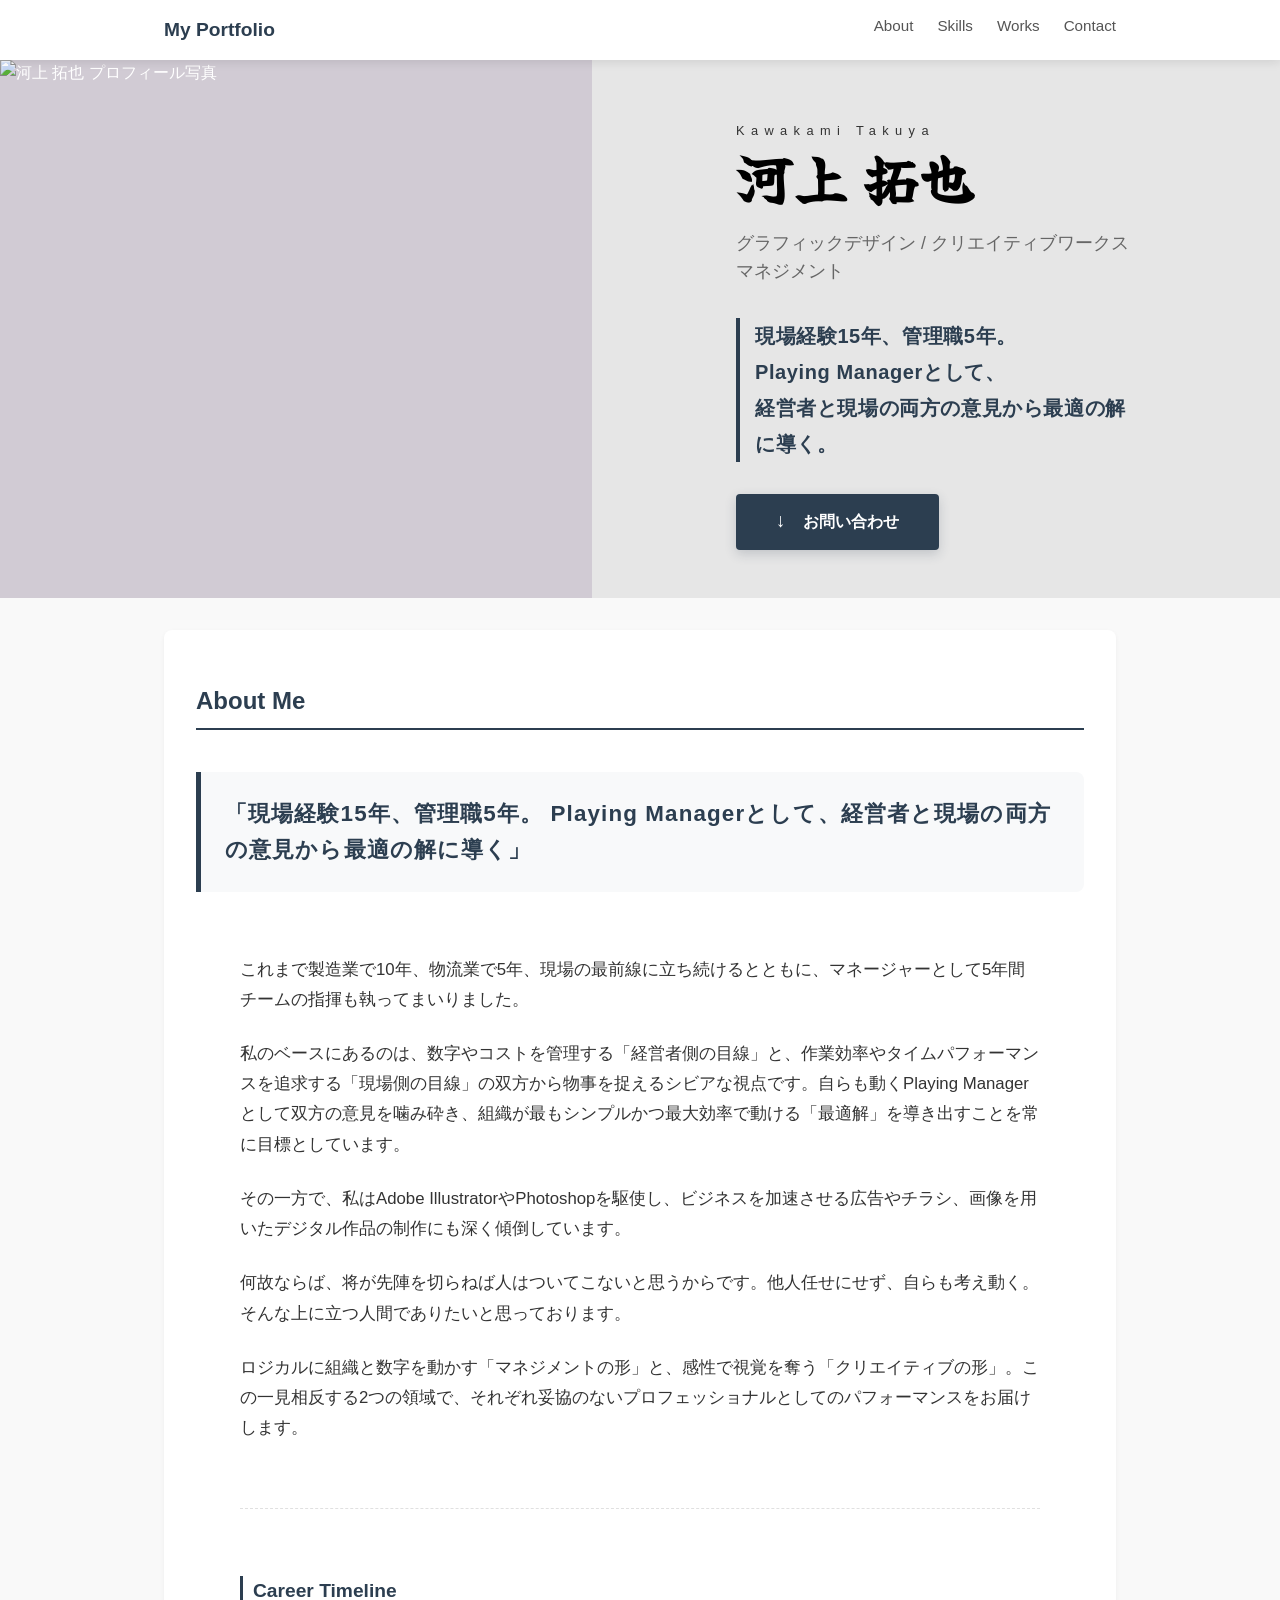
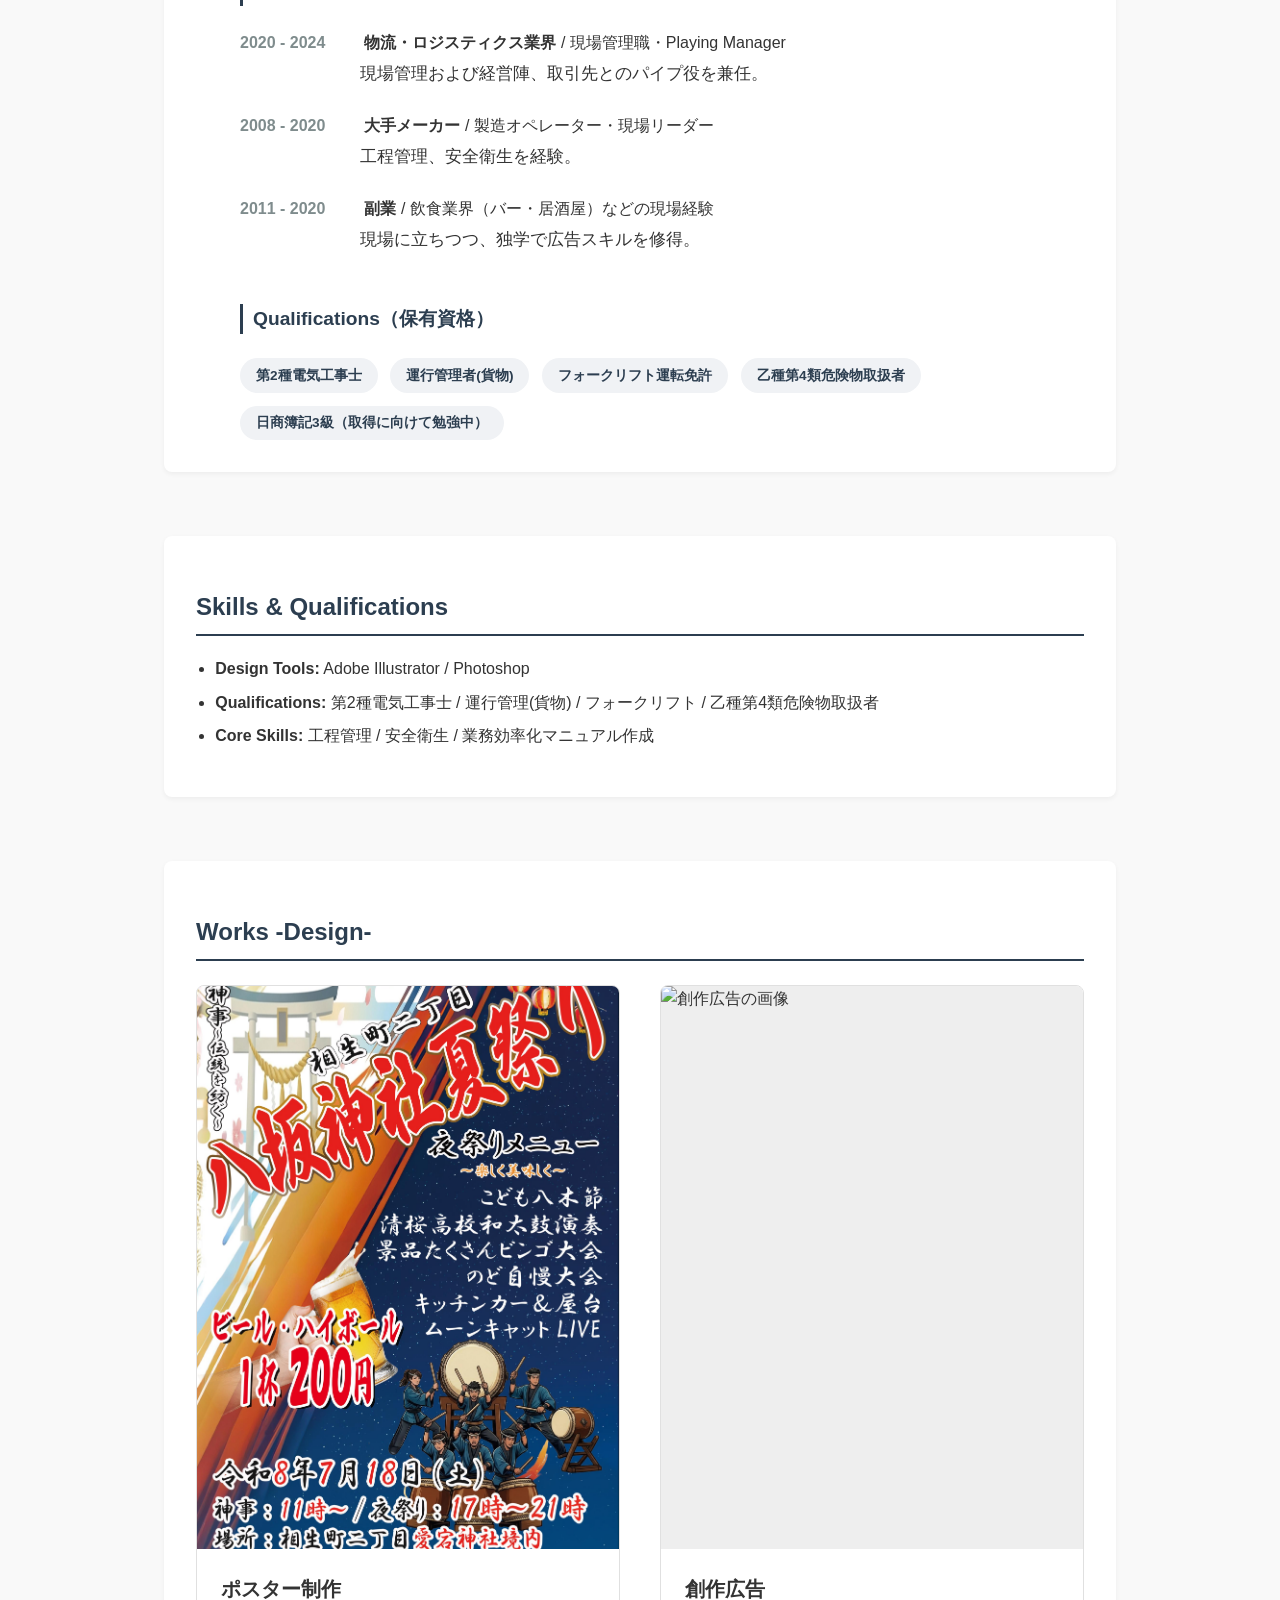
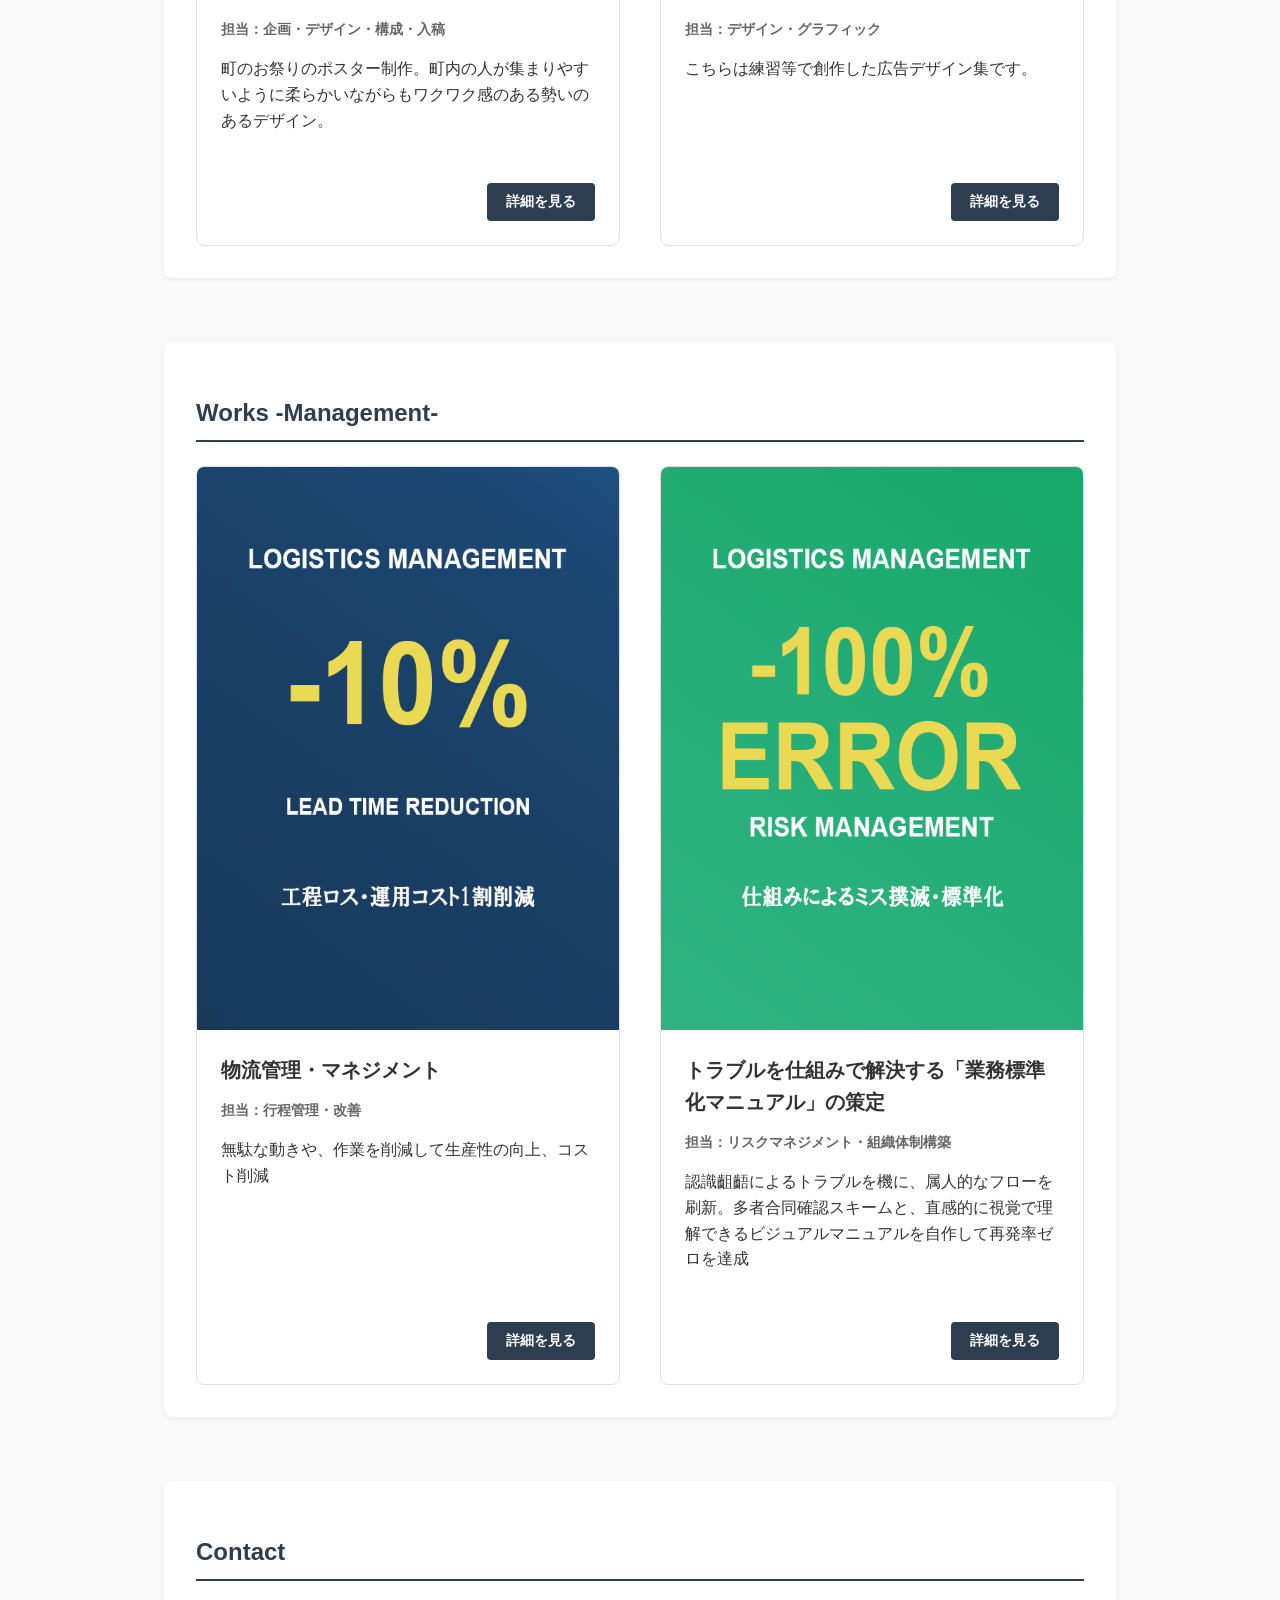
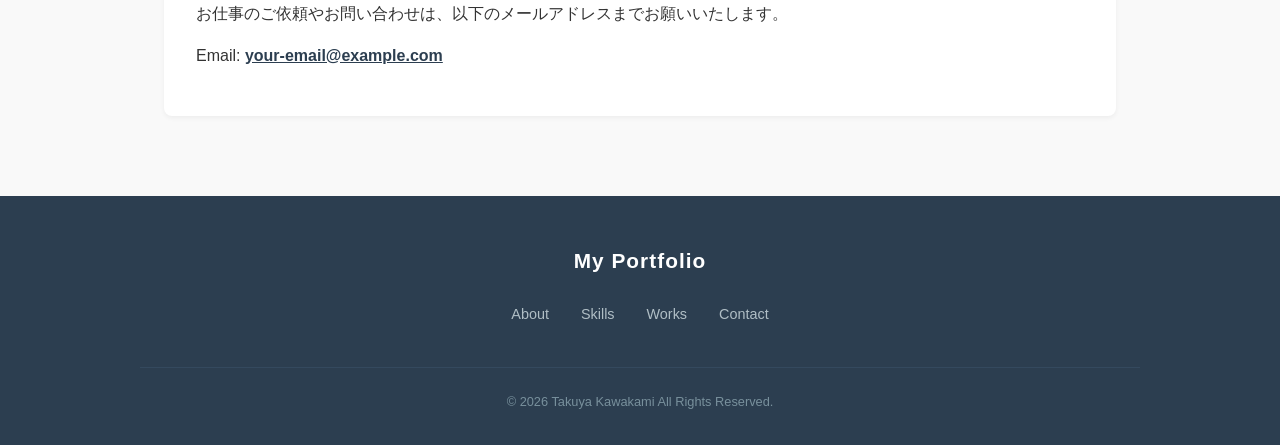
==== index.html @ 0b4aa1a4 "Add files via upload" ====
<!DOCTYPE html>
<html lang="ja">
<head>
    <meta charset="UTF-8">
    <meta name="viewport" content="width=device-width, initial-scale=1.0">
    <title>Kawakami Takuyaポートフォリオ</title>

    <link rel="preconnect" href="https://fonts.googleapis.com">
    <link rel="preconnect" href="https://fonts.gstatic.com" crossorigin>
    <link href="https://fonts.googleapis.com/css2?family=Yuji+Mai&display=swap" rel="stylesheet">
    <link rel="stylesheet" href="style.css">
</head>
<body>

    <nav class="navbar">
        <div class="nav-container">
            <div class="nav-logo"><a href="#">My Portfolio</a></div>
            <ul class="nav-links">
                <li><a href="#about">About</a></li>
                <li><a href="#skills">Skills</a></li>
                <li><a href="#works-design">Works</a></li>
                <li><a href="#contact">Contact</a></li>
            </ul>
        </div>
    </nav>

    <header class="profile-hero">
        <div class="hero-image">
            <img src="IMG_6570.JPG" alt="河上 拓也 プロフィール写真">
        </div>

        <div class="hero-text">
            <div class="text-inner">
                <p class="ruby">Kawakami Takuya</p>
                <h1 class="name">河上 拓也</h1> 
                <p class="sub-text">
                    グラフィックデザイン / クリエイティブワークス <br>
                    マネジメント
                </p>           
                
                <p class="hero-catch">
                    現場経験15年、管理職5年。<br>
                    Playing Managerとして、<br>
                    経営者と現場の両方の意見から最適の解に導く。
                </p>
                
                <a href="#contact" class="btn-contact">
                    <span class="arrow">↓</span> お問い合わせ
                </a>
            </div>
        </div>
    </header>

    <div class="container">
        
        <section id="about">
            <h2>About Me</h2>
            <div class="about-lead">
                <p class="catchphrase">
                    「現場経験15年、管理職5年。<br class="sp-only">
                    Playing Managerとして、経営者と現場の両方の意見から最適の解に導く」
                </p>
            </div>

            <div class="about-story">
                <p>
                    これまで製造業で10年、物流業で5年、現場の最前線に立ち続けるとともに、マネージャーとして5年間チームの指揮も執ってまいりました。
                </p>
                <p>
                    私のベースにあるのは、数字やコストを管理する「経営者側の目線」と、作業効率やタイムパフォーマンスを追求する「現場側の目線」の双方から物事を捉えるシビアな視点です。自らも動くPlaying Managerとして双方の意見を噛み砕き、組織が最もシンプルかつ最大効率で動ける「最適解」を導き出すことを常に目標としています。
                </p>
                <p>
                    その一方で、私はAdobe IllustratorやPhotoshopを駆使し、ビジネスを加速させる広告やチラシ、画像を用いたデジタル作品の制作にも深く傾倒しています。
                </p>
                <p>
                    何故ならば、将が先陣を切らねば人はついてこないと思うからです。他人任せにせず、自らも考え動く。そんな上に立つ人間でありたいと思っております。
                </p>
                <p>
                    ロジカルに組織と数字を動かす「マネジメントの形」と、感性で視覚を奪う「クリエイティブの形」。この一見相反する2つの領域で、それぞれ妥協のないプロフェッショナルとしてのパフォーマンスをお届けします。
                </p>

                <div class="career-summary">
                    <h3>Career Timeline</h3>
                    <ul class="timeline">
                        <li>
                            <span class="year">2020 - 2024</span>
                            <span class="content"><strong>物流・ロジスティクス業界</strong> / 現場管理職・Playing Manager</span>
                            <p class="timeline-detail">現場管理および経営陣、取引先とのパイプ役を兼任。</p>
                        </li>
                        <li>
                            <span class="year">2008 - 2020</span>
                            <span class="content"><strong>大手メーカー</strong> / 製造オペレーター・現場リーダー</span>
                            <p class="timeline-detail">工程管理、安全衛生を経験。</p>
                        </li>
                        <li>
                            <span class="year">2011 - 2020</span>
                            <span class="content"><strong>副業</strong> / 飲食業界（バー・居酒屋）などの現場経験</span>
                            <p class="timeline-detail">現場に立ちつつ、独学で広告スキルを修得。</p>
                        </li>
                    </ul>

                    <h3>Qualifications（保有資格）</h3>
                    <div class="qualifications">
                        <span>第2種電気工事士</span>
                        <span>運行管理者(貨物)</span>
                        <span>フォークリフト運転免許</span>
                        <span>乙種第4類危険物取扱者</span>
                        <span>日商簿記3級（取得に向けて勉強中）</span>
                    </div>
                </div>
            </div>
        </section>

        <section id="skills">
            <h2>Skills & Qualifications</h2>
            <ul>
                <li><strong>Design Tools:</strong> Adobe Illustrator / Photoshop</li>
                <li><strong>Qualifications:</strong> 第2種電気工事士 / 運行管理(貨物) / フォークリフト / 乙種第4類危険物取扱者</li>
                <li><strong>Core Skills:</strong> 工程管理 / 安全衛生 / 業務効率化マニュアル作成</li>
            </ul>
        </section>

        <section id="works-design">
            <h2>Works -Design-</h2>
            <div class="grid">
                
                <div class="card">
                    <div class="card-img">
                        <img src="work1.jpg" alt="ポスター制作の実績画像">
                    </div>
                    <div class="card-content">
                        <h3>ポスター制作</h3>
                        <p class="card-role">担当：企画・デザイン・構成・入稿</p>
                        <p>町のお祭りのポスター制作。町内の人が集まりやすいように柔らかいながらもワクワク感のある勢いのあるデザイン。</p>
                        <a href="work1.html" class="btn-detail">詳細を見る</a>
                    </div>
                </div>

                <div class="card">
                    <div class="card-img">
                        <img src="matome.png" alt="創作広告の画像">
                    </div>
                    <div class="card-content">
                        <h3>創作広告</h3>
                        <p class="card-role">担当：デザイン・グラフィック</p>
                        <p>こちらは練習等で創作した広告デザイン集です。</p>
                        <a href="work2.html" class="btn-detail">詳細を見る</a>
                    </div>
                </div>

            </div>
        </section>

        <section id="works-management">
            <h2>Works -Management-</h2>
            <div class="grid">
                
                <div class="card">
                    <div class="card-img">
                        <img src="management1.png" alt="マネジメントの画像">
                    </div>
                    <div class="card-content">
                        <h3>物流管理・マネジメント</h3>
                        <p class="card-role">担当：行程管理・改善</p>
                        <p>無駄な動きや、作業を削減して生産性の向上、コスト削減</p>
                        <a href="work3.html" class="btn-detail">詳細を見る</a>
                    </div>
                </div>

                <div class="card">
                    <div class="card-img">
                        <img src="management2.png" alt="マネジメント2の画像">
                    </div>
                    <div class="card-content">
                        <h3>トラブルを仕組みで解決する「業務標準化マニュアル」の策定</h3>
                        <p class="card-role">担当：リスクマネジメント・組織体制構築</p>
                        <p>認識齟齬によるトラブルを機に、属人的なフローを刷新。多者合同確認スキームと、直感的に視覚で理解できるビジュアルマニュアルを自作して再発率ゼロを達成</p>
                        <a href="work4.html" class="btn-detail">詳細を見る</a>
                    </div>
                </div>
                
            </div>
        </section>

        <section id="contact">
            <h2>Contact</h2>
            <p>お仕事のご依頼やお問い合わせは、以下のメールアドレスまでお願いいたします。</p>
            <p>Email: <a href="mailto:your-email@example.com" class="email-link">your-email@example.com</a></p>
        </section>

    </div><footer>
        <div class="footer-container">
            <p class="footer-logo">My Portfolio</p>
            
            <ul class="footer-links">
                <li><a href="#about">About</a></li>
                <li><a href="#skills">Skills</a></li>
                <li><a href="#works-design">Works</a></li>
                <li><a href="#contact">Contact</a></li>
            </ul>
            
            <p class="copyright">&copy; 2026 Takuya Kawakami All Rights Reserved.</p>
        </div>
    </footer>

</body>
</html>
---- style.css ----
@charset "UTF-8";

/* 全体の基本設定 */
body {
    font-family: 'Helvetica Neue', Arial, sans-serif;
    line-height: 1.6;
    color: #333;
    margin: 0;
    padding: 0;
    background-color: #f9f9f9;
}
/* 👇 全要素のサイズ計算を直感的にする（パディングや線の太さを幅に含める） */
*, *::before, *::after {
    box-sizing: border-box;
}

/* 👇 画像の下に生まれる謎の隙間（数ピクセル）を完全に消す */
img {
    max-width: 100%;
    display: block;
}

/* 👇 リンクの下線を一括で消す（毎回 text-decoration: none を書く手間を省く） */
a {
    text-decoration: none;
    color: inherit; /* 親の文字色を引き継ぐ */
}

/* ==========================================
   NAV（ナビゲーションバー）のスタイル
   ========================================== */
.navbar {
    position: sticky;      /* 画面上部に張り付く設定 */
    top: 0;
    left: 0;
    width: 100%;
    background-color: #ffffff;
    box-shadow: 0 2px 10px rgba(0, 0, 0, 0.1);
    z-index: 1000;         /* 他の要素より手前に表示 */
}

.nav-container {
    max-width: 1000px;
    margin: 0 auto;
    padding: 0 1.5rem;
    height: 60px;
    display: flex;
    justify-content: space-between; /* ロゴを左、メニューを右に割振 */
    align-items: center;
}

.nav-logo a {
    font-weight: bold;
    font-size: 1.2rem;
    color: #2c3e50;
    text-decoration: none;
}

.nav-links {
    list-style: none;
    display: flex;         /* メメニューを横並びにする */
    gap: 1.5rem;           /* メニュー間の余白 */
    margin: 0;
    padding: 0;
}

.nav-links a {
    text-decoration: none;
    color: #555555;
    font-size: 0.95rem;
    font-weight: 500;
    transition: color 0.3s ease; /* ホバー時の色の変化を滑らかに */
}

/* マウスを乗せた（ホバー）時の色 */
.nav-links a:hover {
    color: #2c3e50;
}

/* スムーズスクロールの設定 */
html {
    scroll-behavior: smooth; /* リンクをクリックした時に滑らかにスクロールする */
    scroll-padding-top: 80px; /* 固定ナビの高さ分、スクロール位置を下にずらすバグ回避 */
}

/* ヘッダー（一番上の帯） */
header {
    background: #0f375f; 
    color: #ffffff;
    text-align: center;
}

header h1 {
    margin: 0;
    font-size: 2.5rem;
}

/* ==========================================
   メインビジュアル（2列表示レイアウト）
   ========================================== */
.profile-hero {
    display: flex;
    flex-wrap: wrap; /* スマホ表示で行を折り返せるようにする */
    background-color: #e6e6e6; /* 画像のような薄いグレーの背景 */
    padding: 0; /* 隙間をなくすためにパディングをリセット */
    text-align: left; /* 左詰めに変更 */
    min-height: 500px; /* 全体の最低限の高さ */
}

/* 左側：写真のボックス（幅50%） */
.hero-image {
    flex: 1;
    min-width: 300px; /* スマホで潰れないように最低幅を設定 */
    background-color: #d1cbd4; /* 画像の背景に近いニュアンスカラー */
    overflow: hidden;
    display: flex;
    align-items: flex-end; /* 画像を下揃えに */
    justify-content: center;
}

.hero-image img {
    width: 100%;
    height: 100%;
    object-fit: cover; /* ボックスのサイズに合わせて画像を綺麗に収める */
    display: block;
}

/* 右側：テキストのボックス（幅50%） */
.hero-text {
    flex: 1;
    min-width: 300px;
    background-color: #e6e6e6; /* 薄いグレー */
    display: flex;
    align-items: center; /* 中の文字を上下中央に配置 */
    justify-content: center; /* 中の文字を左右中央に配置 */
    padding: 3rem;
}

/* 🔥 メインキャッチコピーの文字デザイン */
.hero-catch {
    font-size: 1.25rem;
    font-weight: bold;
    line-height: 1.8;
    color: #2c3e50; /* 知的な印象を与えるダークネイビー */
    text-align: left;
    border-left: 4px solid #2c3e50; /* 左側にシャープなアクセント線 */
    padding-left: 15px;
    letter-spacing: 0.03em;
    margin: 0 auto 2rem auto;
}

/* テキストの配置を整えるインナー枠 */
.text-inner {
    max-width: 400px;
    width: 100%;
}

/* ふりがな（ルビ） */
.ruby {
    font-size: 0.8rem;
    letter-spacing: 0.5em;
    margin-bottom: 0.2rem;
    color: #333;
}

/* メメインの名前 */
.name {
    font-family: 'Yuji Mai', 'Hiragino Mincho ProN', 'MS Mincho', serif;
    font-size: 3.5rem; /* 大きめの太文字 */
    font-weight: bold;
    line-height: 1.2;
    margin: 0 0 1rem 0;
    color: #000000;
}

/* 肩書・所属などのサブテキスト */
.sub-text {
    font-size: 1.1rem;
    color: #666666;
    line-height: 1.6;
    margin-bottom: 2rem;
}

/* お問い合わせボタン */
.btn-contact {
    display: inline-block;
    background-color: #2c3e50;
    color: #ffffff;
    padding: 0.8rem 2.5rem;
    text-decoration: none;
    font-weight: bold;
    border-radius: 4px;
    transition: all 0.3s ease;
    box-shadow: 0 4px 12px rgba(44, 62, 80, 0.2);
}

.btn-contact:hover {
    background-color: #305476;
    transform: translateY(-2px);
    box-shadow: 0 6px 20px rgba(44, 62, 80, 0.3);
}

/* ボタン内の矢印 */
.btn-contact .arrow {
    margin-right: 0.8rem;
    font-size: 1.2rem;
}

/* コンテンツを中央に寄せる枠 */
.container {
    max-width: 1000px;
    margin: 2rem auto;
    padding: 0 1.5rem;
}

/* 各セクションの間隔 */
section {
    margin-bottom: 4rem;
    background: #ffffff;
    padding: 2rem;
    border-radius: 8px;
    box-shadow: 0 2px 5px rgba(0,0,0,0.05);
}

/* 見出しの線 */
h2 {
    border-bottom: 2px solid #2c3e50;
    padding-bottom: 0.5rem;
    color: #2c3e50;
}

/* --- Aboutセクションの特別スタイリング --- */
.about-lead {
    text-align: center;      /* キャッチコピーを中央揃えにして目立たせる */
    margin-bottom: 2.5rem;
}

.catchphrase {
    font-size: 1.4rem;       /* 文字を少し大きめに */
    font-weight: bold;
    color: #2c3e50;          /* テーマカラーのネイビー */
    line-height: 1.6;
    letter-spacing: 0.05em;
    padding: 1.5rem;
    background: #f8f9fa;     /* キャッチコピーの背景に薄いグレーを敷く */
    border-left: 5px solid #2c3e50; /* 左側にアクセントの太線を入れる */
    display: inline-block;   /* 幅を文字に合わせる */
    text-align: left;        /* 中身の文字は左揃え */
    border-radius: 0 8px 8px 0;
}

.about-story {
    max-width: 800px;
    margin: 0 auto;          /* 文章を中央に寄せて読みやすく */
}

.about-story p {
    font-size: 1.05rem;
    line-height: 1.8;        /* 長文は少し行間を広げると劇的に読みやすくなります */
    color: #333333;
    margin-bottom: 1.5rem;
}

/* スマホ表示用の微調整（画面が狭いときはキャッチコピーの改行を有効に） */
@media (max-width: 768px) {
    .catchphrase {
        font-size: 1.15rem;
        padding: 1rem;
    }
    .sp-only {
        display: block;
    }
}
@media (min-width: 769px) {
    .sp-only {
        display: none;
    }
}

/* スキルリストの調整 */
ul {
    padding-left: 1.2rem;
}

li {
    margin-bottom: 0.5rem;
}

/* ==========================================
   実績（Works）の2段組レイアウト設定
   ========================================== */
.grid {
    display: grid;
    grid-template-columns: repeat(auto-fit, minmax(240px, 1fr));
    gap: 2.5rem; /* 縦長画像を際立たせるため、少し隙間を広げて余裕を持たせました */
    margin-top: 1.5rem;
}

/* 実績カードのデザイン */
.card {
    border: 1px solid #e0e0e0;
    border-radius: 8px;
    background: #ffffff;
    overflow: hidden; /* 画像の角丸をカードの角丸に合わせる */
    position: relative; /* リンクボタンおよび擬似要素の基準となる設定 */
    padding-bottom: 4.5rem; /* 下部ボタンがテキストに被らないように余白を固定 */
    transition: transform 0.3s ease, box-shadow 0.3s ease;
}

/* カードにマウスを乗せた時に少し浮き上がらせる */
.card:hover {
    transform: translateY(-5px);
    box-shadow: 0 12px 25px rgba(0, 0, 0, 0.12);
}

/* ★超重要：追加された縦長画像の表示エリア */
.card-img {
    width: 100%;
    aspect-ratio: 3 / 4; /* チラシやポスターが完璧に収まる「横3 : 縦4」の黄金比に固定 */
    overflow: hidden;
    background-color: #eee; /* 画像がない時の仮のグレー背景 */
}

.card-img img {
    width: 100%;
    height: 100%;
    object-fit: cover; /* 画像の縦横比を一切崩さずに枠内にトリミング充填 */
    transition: transform 0.4s ease;
}

/* カードをホバーした時に画像も少しスムーズにズームアップさせる演出 */
.card:hover .card-img img {
    transform: scale(1.04);
}

/* カード内のテキスト余白調整 */
.card-content {
    padding: 1.5rem;
}

.card h3 {
    margin: 0 0 0.5rem 0;
    color: #333;
    font-size: 1.25rem;
}

.card-role {
    font-size: 0.85rem;
    color: #666;
    margin-bottom: 1rem;
    font-weight: bold;
}

/* リンクボタンのスタイル ＆ ★カード全体への拡張★ */
.btn-detail {
    position: absolute;   /* カード内での絶対配置 */
    bottom: 1.5rem;       /* 下から1.5remの位置に固定 */
    right: 1.5rem;        /* 右から1.5remの位置に固定 */
    display: inline-block;
    padding: 0.5rem 1.2rem;
    background-color: #2c3e50; /* ナビバーと同じネイビー */
    color: #ffffff;
    text-decoration: none;
    font-size: 0.85rem;
    font-weight: bold;
    border-radius: 4px;
    transition: background-color 0.3s ease;
    z-index: 2; /* 擬似要素よりも前面に出してホバーを有効化 */
}

/* ボタンにマウスを乗せたとき */
.btn-detail:hover {
    background-color: #34495e; /* 少し明るいネイビーに変化 */
}

/* 【重要】このCSSがリンクをカード全体に広げる魔法です */
.btn-detail::after {
    content: "";
    position: absolute;
    top: 0;
    right: 0;
    bottom: 0;
    left: 0;
    /* ボタンの位置からカード全体まで透明な膜を逆算して広げる計算 */
    margin-top: calc(-1 * (100% + 5rem)); 
    margin-right: -1.5rem;
    margin-bottom: -1.5rem;
    margin-left: calc(-1 * (100% + 5rem));
    width: 2000px;
    height: 2000px;
    transform: translate(-50%, -50%);
    top: 50%;
    left: 50%;
    z-index: 1; /* カード全体を透明なリンクの膜で覆う */
}

/* ==========================================
   FOOTER（フッター）のスタイル
   ========================================== */
footer {
    background-color: #2c3e50; 
    color: #ffffff;
    padding: 3rem 1rem 2rem 1rem;
    margin-top: 5rem; /* 上のコンテンツとの間にしっかり余白をとる */
    text-align: center;
}

.footer-container {
    max-width: 1000px;
    margin: 0 auto;
}

.footer-logo {
    font-size: 1.3rem;
    font-weight: bold;
    margin: 0 0 1.5rem 0;
    letter-spacing: 0.05em;
}

/* フッター内のミニメニュー */
.footer-links {
    list-style: none;
    padding: 0;
    margin: 0 0 2rem 0;
    display: flex;
    justify-content: center;
    gap: 2rem; /* メニュー間の広さ */
}

.footer-links a {
    color: #b0bec5; /* 少し不透明度を下げた文字色 */
    text-decoration: none;
    font-size: 0.9rem;
    transition: color 0.3s ease;
}

/* マウスを乗せた時 */
.footer-links a:hover {
    color: #ffffff; /* 白く光るように変更 */
}

/* コピーライト（一番下の小さな文字） */
.copyright {
    font-size: 0.8rem;
    color: #78909c; /* さらに薄いグレー */
    margin: 0;
    border-top: 1px solid #34495e; /* フッター内に薄い区切り線を入れる */
    padding-top: 1.5rem;
}

/* ==========================================
   職務経歴エリア（Career / Qualifications）の調整
   ========================================== */
.career-summary {
    max-width: 800px;
    margin: 4rem auto 0 auto;
    padding-top: 3rem;
    border-top: 1px dashed #e0e0e0; /* About Meとの区切り */
}

.career-summary h3 {
    font-size: 1.2rem;
    color: #2c3e50;
    margin-bottom: 1.5rem;
    border-left: 3px solid #2c3e50;
    padding-left: 10px;
}

/* タイムラインのデザイン */
.timeline {
    list-style: none;
    padding: 0;
    margin-bottom: 3rem;
}

.timeline li {
    margin-bottom: 1.2rem;
    line-height: 1.6;
}

.year {
    display: inline-block;
    width: 120px;
    font-weight: bold;
    color: #7f8c8d;
}

.timeline-detail {
    font-size: 0.9rem;
    color: #666;
    margin: 0.2rem 0 0 120px; /* 年数の幅に合わせてインデント */
}

/* 資格をチップ状に並べてスタイリッシュに */
.qualifications {
    display: flex;
    flex-wrap: wrap;
    gap: 0.8rem;
}

.qualifications span {
    background-color: #f0f2f5;
    color: #2c3e50;
    padding: 0.4rem 1rem;
    border-radius: 20px;
    font-size: 0.85rem;
    font-weight: bold;
}

/* ==========================================
   WORKS DETAIL：実績詳細ページの共通設定
   ========================================== */

/* 詳細ページ全体の余白調整（ナビバーの下に綺麗に収める） */
.work-detail-container {
    margin-top: 5rem;
    max-width: 800px; /* 文章を読みやすく、画像が大きすぎない絶妙な幅 */
    margin-left: auto;
    margin-right: auto;
}

/* 担当領域などのメタ情報 */
.work-meta {
    margin-bottom: 2rem;
    padding-bottom: 1rem;
    border-bottom: 1px solid #e0e0e0;
}
.work-meta p {
    margin: 0.4rem 0;
    font-size: 0.95rem;
}

/* ★超重要：画像を最も美しく見せるステージ枠（共通の土台） */
.work-detail-display {
    width: 100%;
    background-color: #f5f5f5; /* 画像の背景に薄いグレーを敷いて引き締める */
    border-radius: 8px;
    padding: 2rem;             /* 画像の周りに少し余白を持たせてポスター感を演出 */
    display: flex;
    justify-content: center;   /* つねに画像を画面の真ん中に */
    align-items: center;
    box-sizing: border-box;
    margin: 2.5rem 0;
}

/* ★魔法のレスポンシブ画像制御（ワーク1等、単体画像向けの初期値） */
.work-detail-display img {
    max-width: 100%;           /* 横幅は絶対に画面からはみ出さない */
    max-height: 600px;         /* PCの大画面でもスクロールが大変にならない最大高さ */
    height: auto;              /* 横幅に合わせて自動で『本来の比率』を維持（潰れない） */
    width: auto;               /* 縦横比を完全に守る */
    object-fit: contain;       /* 絶対にトリミングせず、全体を100%見せる */
    box-shadow: 0 4px 20px rgba(0,0,0,0.15); /* チラシが浮き出るようなリアルな影 */
}

/* 下部コンテンツの調整 */
.work-detail-body h3 {
    font-size: 1.3rem;
    color: #2c3e50;
    margin-top: 2.5rem;
    margin-bottom: 1rem;
}

.work-detail-body p {
    font-size: 1.05rem;
    line-height: 1.8;
    color: #333333;
    margin-bottom: 1.5rem;
}

/* 詳細ページ用の「戻るボタン」 */
.back-to-top {
    margin-top: 4rem;
    text-align: center;
}

.btn-back {
    display: inline-block;
    padding: 0.7rem 2rem;
    background-color: #ffffff;
    color: #2c3e50;
    border: 2px solid #2c3e50;
    text-decoration: none;
    font-weight: bold;
    border-radius: 4px;
    transition: all 0.3s ease;
}

.btn-back:hover {
    background-color: #2c3e50;
    color: #ffffff;
}

/* ==========================================
   🔥 WORKS DETAIL：独立バナー・実績カード形式レイアウト（ワーク2専用）
   ========================================== */

/* カードを綺麗に並べるグリッド（PC・タブレットでは複数列、スマホは1列） */
.work-card-gallery {
    display: grid;
    grid-template-columns: repeat(auto-fit, minmax(320px, 1fr));
    gap: 2.5rem;
    margin: 3rem 0;
}

/* 1枚の独立した実績カード */
.work-card-item {
    background: #ffffff;
    border: 1px solid #e2e8f0;
    border-radius: 8px;
    overflow: hidden;
    box-shadow: 0 4px 12px rgba(0, 0, 0, 0.05);
    display: flex;
    flex-direction: column;
}

/* カード内の画像ステージ：画像が潰れない万能仕様を引き継ぎつつ最適化 */
.work-card-item .work-detail-display {
    margin: 0;
    padding: 1.5rem;
    background-color: #f8fafc; /* 少し明るい清潔感のあるグレーに変更 */
    border-bottom: 1px solid #e2e8f0;
    border-radius: 0;
}

.work-card-item .work-detail-display img {
    max-height: 280px; /* バナーが並んだときに一番綺麗に見える高さに制限 */
    box-shadow: 0 2px 8px rgba(0,0,0,0.1);
}

/* カード内のテキスト解説エリア：全体の余白をキュッと詰めてスマートに */
.work-card-info {
    padding: 1.2rem 1.4rem; 
    display: flex;
    flex-direction: column;
    flex-grow: 1;
}

/* 業界やジャンルを示すミニタグ：タイトルに寄せる微調整 */
.work-card-tag {
    align-self: flex-start;
    font-size: 0.72rem;     
    font-weight: bold;
    color: #555555;
    background-color: #edf2f7;
    padding: 0.2rem 0.5rem;
    border-radius: 4px;
    margin-bottom: 0.5rem;  
    letter-spacing: 0.03em;
}

/* バナーのタイトル：解説文に近づける微調整 */
.work-card-title {
    font-size: 1.05rem;     
    color: #2c3e50;
    margin: 0 0 0.6rem 0;   
    line-height: 1.35;      
    font-weight: 700;
}

/* ★解説文（キャプション）：行間と文字間を詰めてプロの「塊感」を演出 */
.work-card-text {
    font-size: 0.85rem;     
    line-height: 1.55;      /* ほんの少し行間を「寄せる」 */
    letter-spacing: 0.02em; /* 文字の詰まり具合を美しく調整 */
    color: #4e5a6a;         
    margin: 0;
}

/* 横幅が狭いスマホでのグリッド微調整 */
@media (max-width: 600px) {
    .work-card-gallery {
        grid-template-columns: 1fr;
        gap: 2rem;
    }
}
/* ※これより上の既存のPC用コードはそのまま維持してください※ */

/* ==========================================
   📱 スマートフォン・タブレット用のレスポンシブ対応
   ========================================== */

/* 1. カード全体のリンク拡大バグの修正（PC・スマホ共通の安全対策） */
.card {
    position: relative;
}
.btn-detail::after {
    content: "";
    position: absolute;
    top: 0;
    left: 0;
    width: 100%;
    height: 100%;
    margin: 0 !important;
    transform: none !important;
    width: 100% !important;
    height: 100% !important;
    z-index: 1;
}

/* 2. タブレット・スマホ向けのブレイクポイント（768px以下） */
@media (max-width: 768px) {
    /* ナビゲーションの最適化（はみ出し・衝突防止） */
    .nav-container {
        padding: 0 1rem;
    }
    .nav-logo a {
        font-size: 1.05rem;
    }
    .nav-links {
        gap: 0.8rem; /* メニュー間の余白をギュッと凝縮 */
    }
    .nav-links a {
        font-size: 0.85rem; /* スマホで1行に収まるサイズに */
    }

    /* メインビジュアルの縦一列化と写真の比率維持 */
    .profile-hero {
        flex-direction: column; /* 確実に上・写真 / 下・テキストの順に */
        min-height: auto;
    }
    .hero-image {
        width: 100%;
        min-width: 100%;
        height: 320px; /* スマホ画面で顔が綺麗に収まる高さに固定 */
    }
    .hero-text {
        width: 100%;
        min-width: 100%;
        padding: 2rem 1.5rem; /* スマホに合わせて余白をコンパクトに */
        box-sizing: border-box;
    }
    .name {
        font-size: 2.8rem; /* 名前がスマホで画面外に割れないサイズ */
    }
    .hero-catch {
        font-size: 1.1rem;
        padding-left: 10px;
    }

    /* セクション全体の余白調整 */
    .container {
        margin: 1rem auto;
        padding: 0 1rem;
    }
    section {
        padding: 1.5rem 1rem;
        margin-bottom: 2rem;
    }

    /* 職務経歴（タイムライン）の縦並び化（文字潰れ防止） */
    .timeline li {
        margin-bottom: 1.8rem;
    }
    .year {
        display: block;
        width: 100%;
        margin-bottom: 0.3rem;
        font-size: 0.95rem;
    }
    .timeline-detail {
        margin-left: 0; /* 左側の固定マージンを解除して全幅を使う */
        font-size: 0.85rem;
    }

    /* 資格（チップ）のスマホ対応 */
    .qualifications {
        gap: 0.5rem;
    }
    .qualifications span {
        padding: 0.3rem 0.8rem;
        font-size: 0.8rem;
    }

    /* フッターメニューの調整 */
    .footer-links {
        gap: 1.2rem;
    }
    .footer-links a {
        font-size: 0.85rem;
    }
}

/* 3. 超小型スマホ（横幅480px以下）のWorks調整 */
@media (max-width: 480px) {
    .grid {
        grid-template-columns: 1fr; /* カードを強制的に1列にしてチラシ画像を大きく魅せる */
        gap: 1.5rem;
    }
    .card-img {
        aspect-ratio: 3 / 4; /* スマホでも黄金比を絶対維持 */
    }
}
/* お問い合わせのアドレスリンクの見た目を整える */
.email-link {
    color: #2c3e50; /* テーマカラーのネイビーにする */
    text-decoration: underline; /* リンクだと分かりやすいように下線をつける */
    font-weight: bold;
}
.email-link:hover {
    color: #34495e; /* マウスを乗せたときに少し明るく */
}
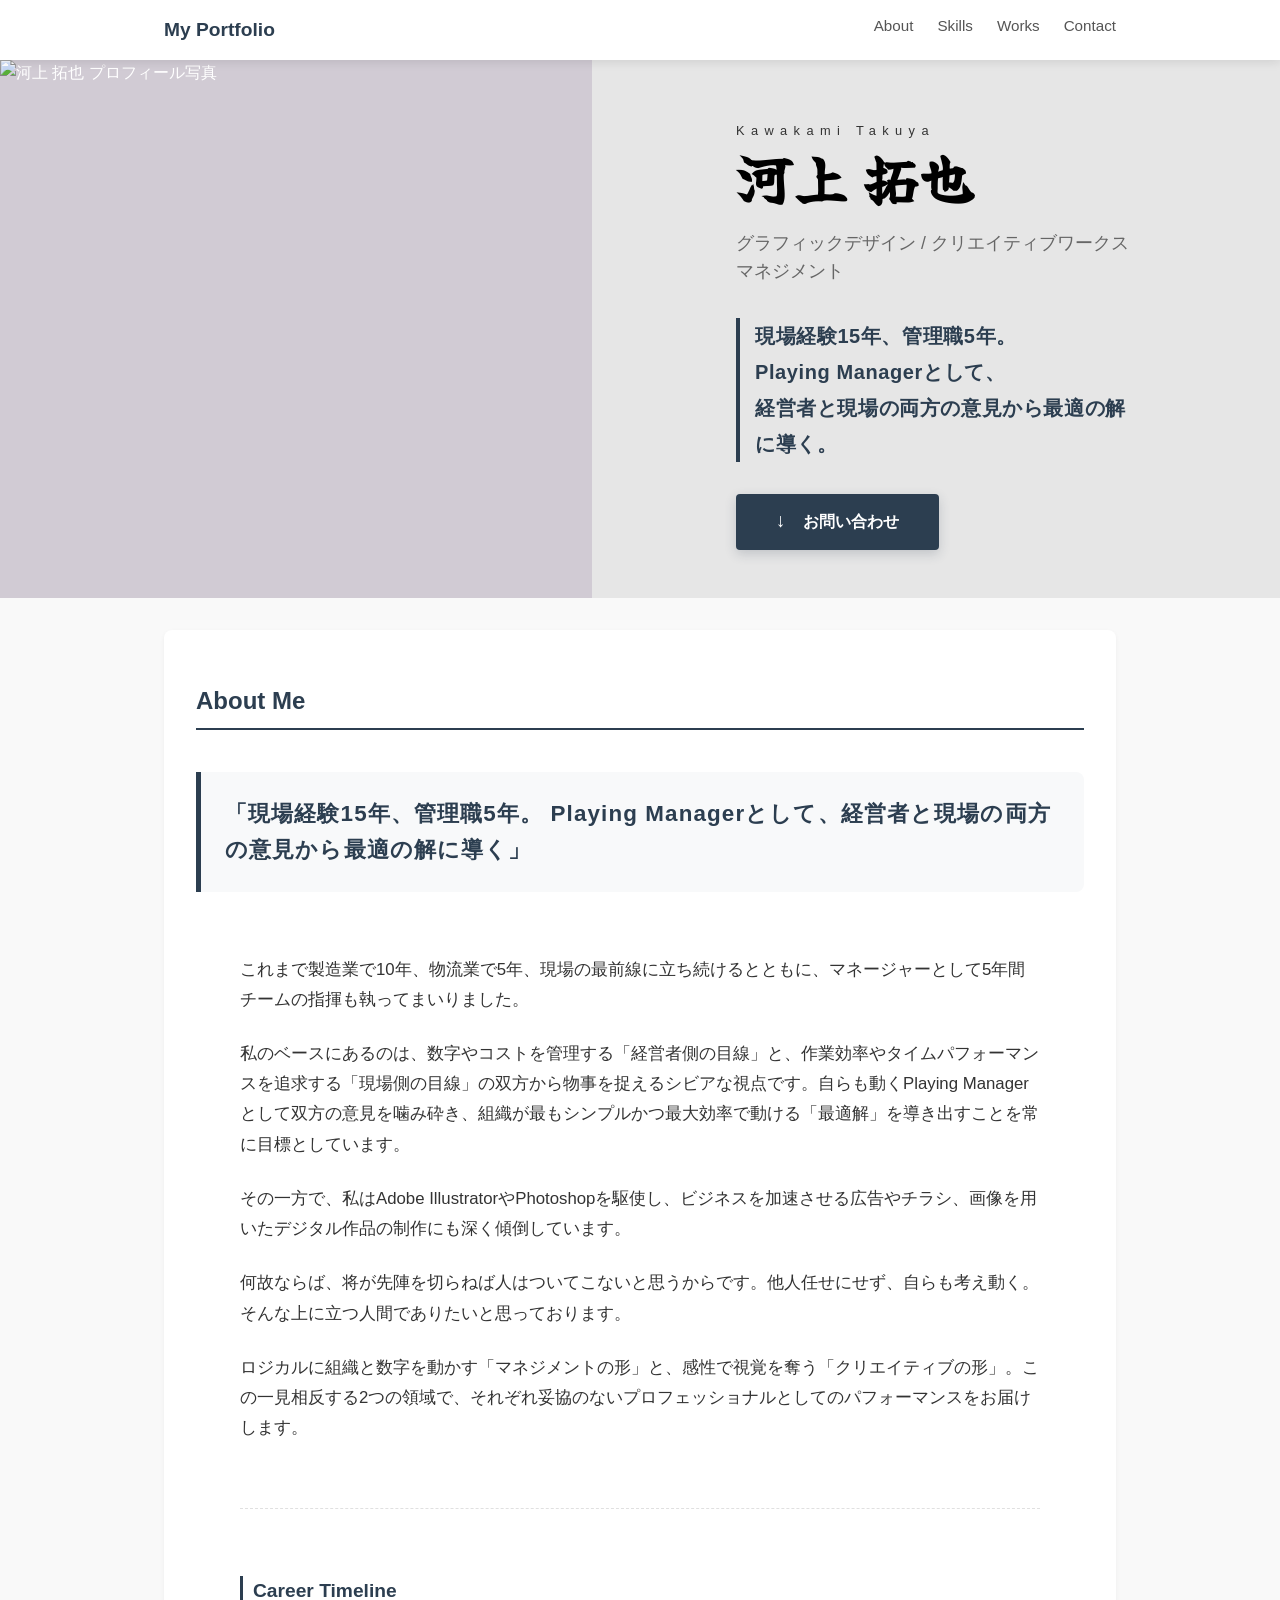
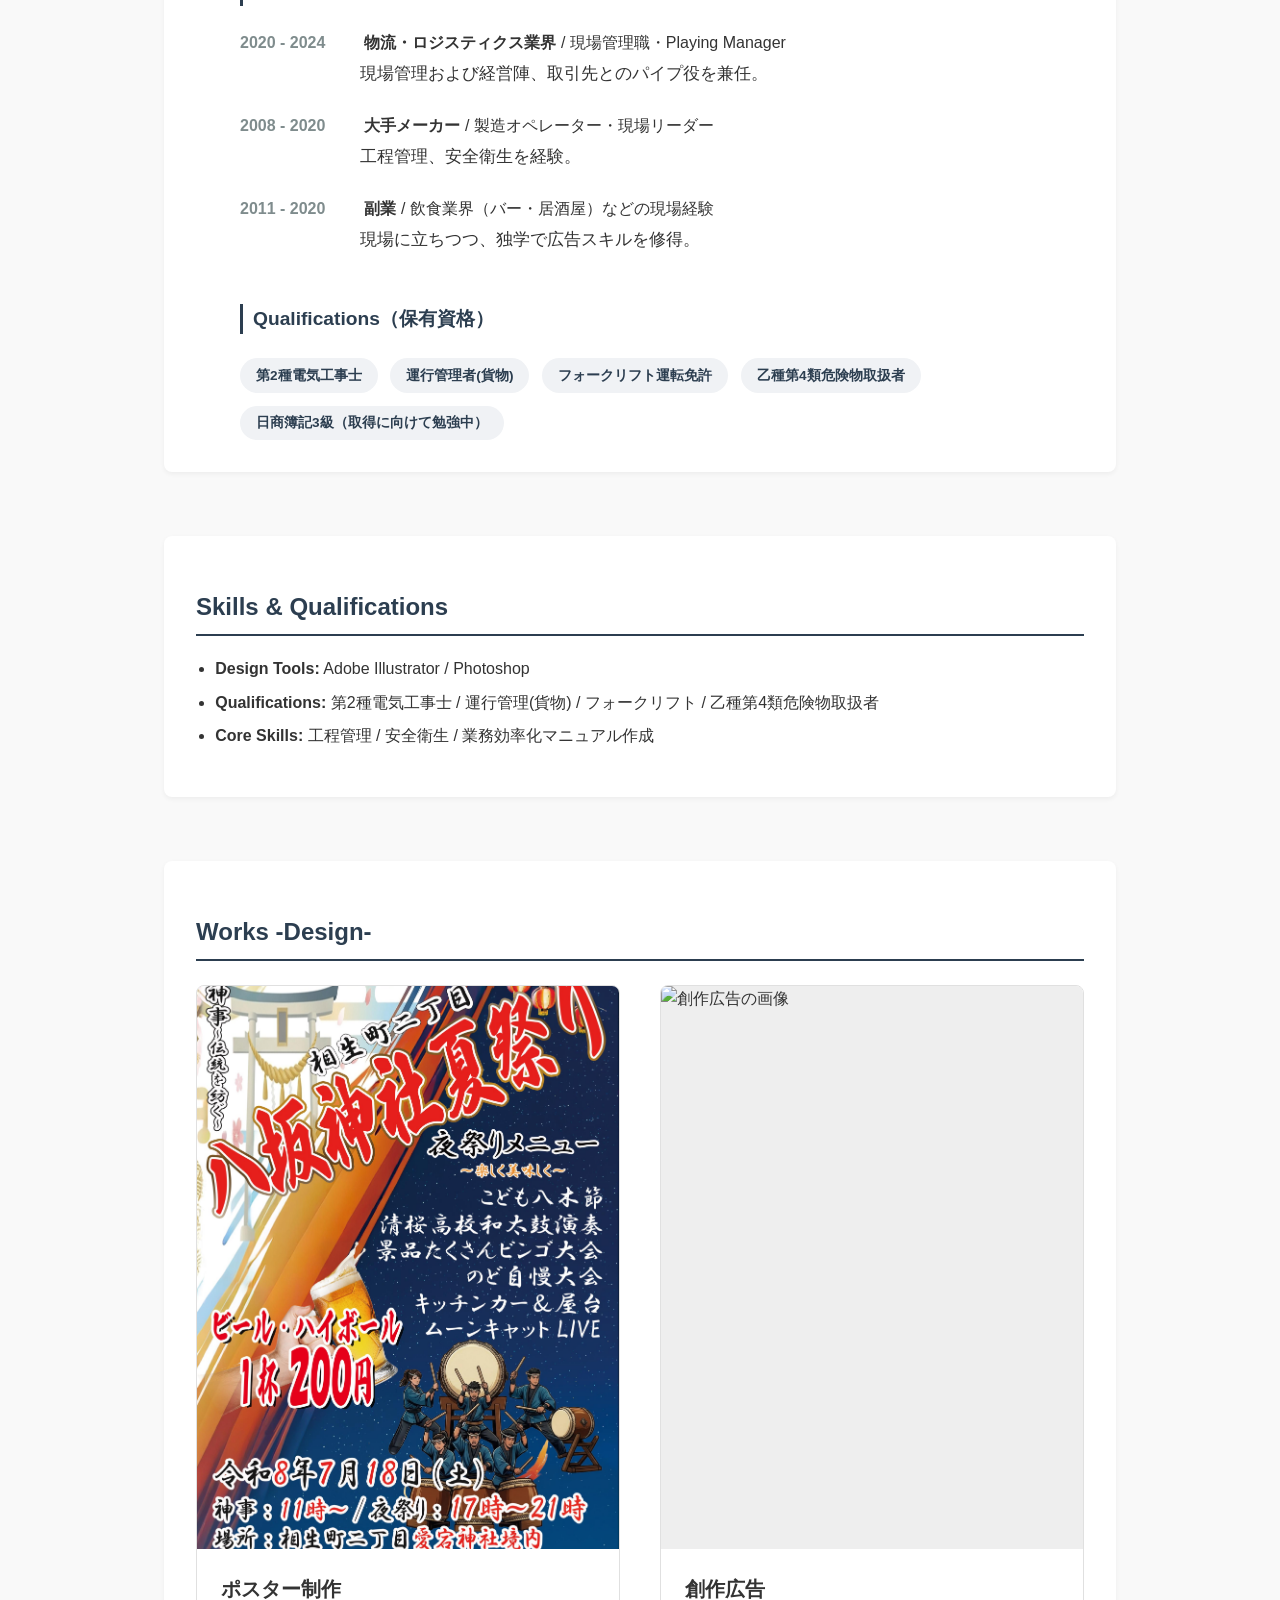
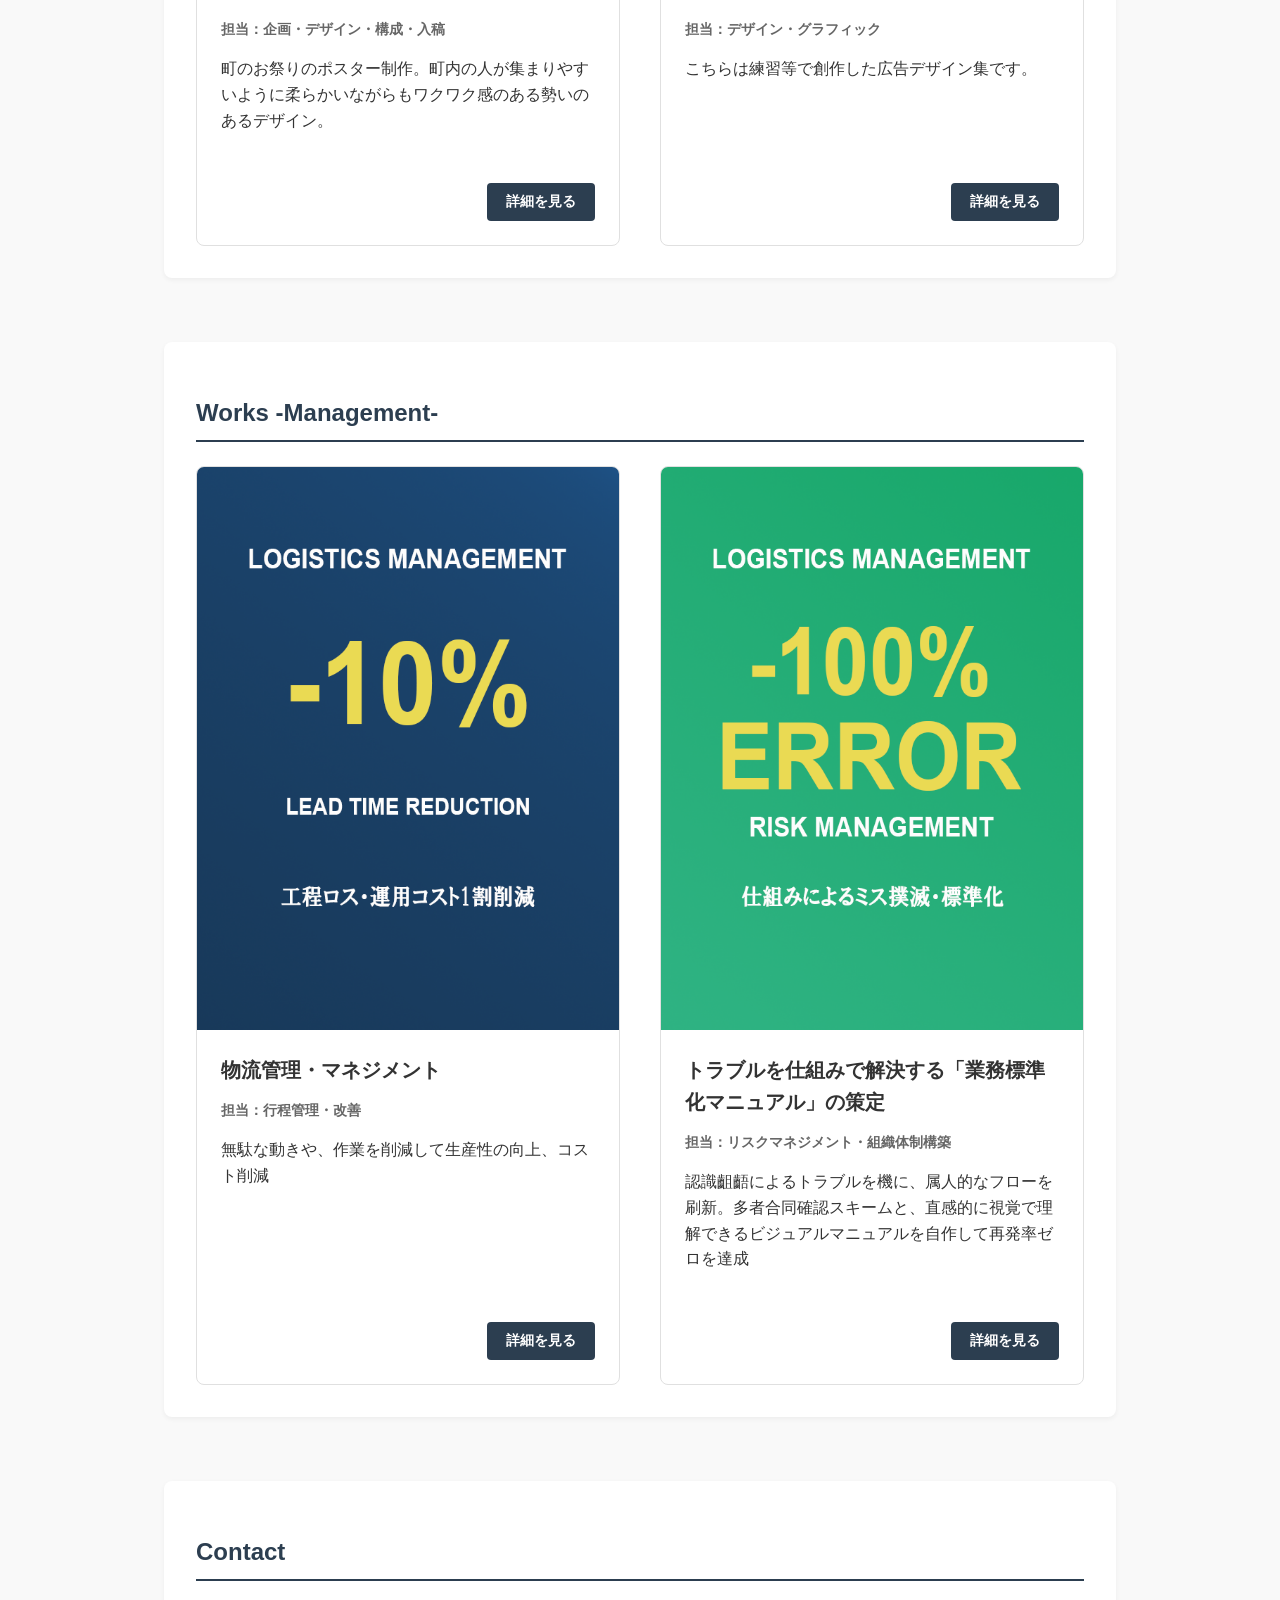
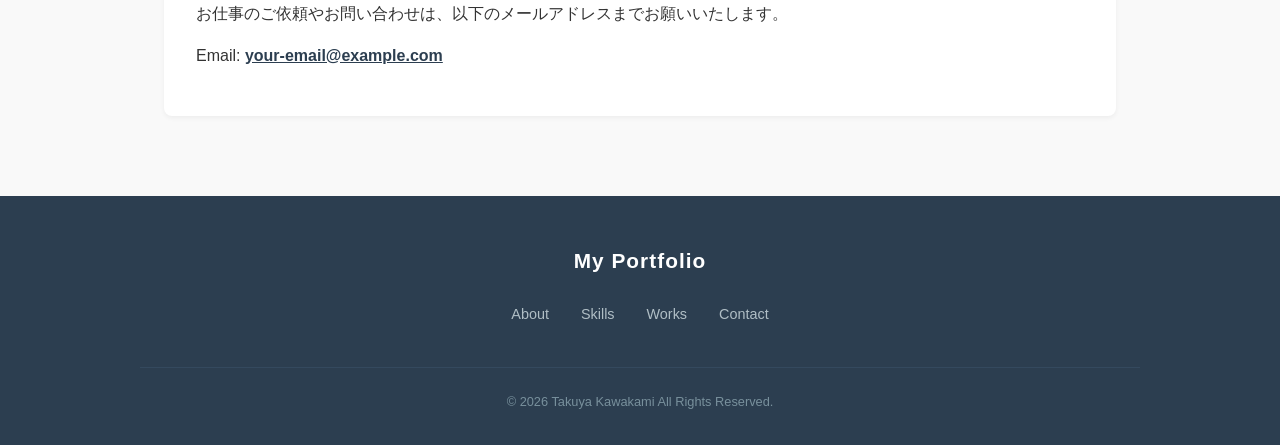
==== commit 51161780: "Add files via upload" ====
--- a/index.html
+++ b/index.html
@@ -126,7 +126,7 @@
                 
                 <div class="card">
                     <div class="card-img">
-                        <img src="work1.jpg" alt="ポスター制作の実績画像">
+                        <a href="work1.html"><img src="work1.jpg" alt="ポスター制作の実績画像"></a>
                     </div>
                     <div class="card-content">
                         <h3>ポスター制作</h3>
@@ -138,7 +138,7 @@
 
                 <div class="card">
                     <div class="card-img">
-                        <img src="matome.png" alt="創作広告の画像">
+                        <a href="work2.html"><img src="matome.png" alt="創作広告の画像"></a>
                     </div>
                     <div class="card-content">
                         <h3>創作広告</h3>
@@ -157,7 +157,7 @@
                 
                 <div class="card">
                     <div class="card-img">
-                        <img src="management1.png" alt="マネジメントの画像">
+                        <a href="work3.html"><img src="management1.png" alt="マネジメントの画像"></a>
                     </div>
                     <div class="card-content">
                         <h3>物流管理・マネジメント</h3>
@@ -169,7 +169,7 @@
 
                 <div class="card">
                     <div class="card-img">
-                        <img src="management2.png" alt="マネジメント2の画像">
+                        <a href="work4.html"><img src="management2.png" alt="マネジメント2の画像"></a>
                     </div>
                     <div class="card-content">
                         <h3>トラブルを仕組みで解決する「業務標準化マニュアル」の策定</h3>
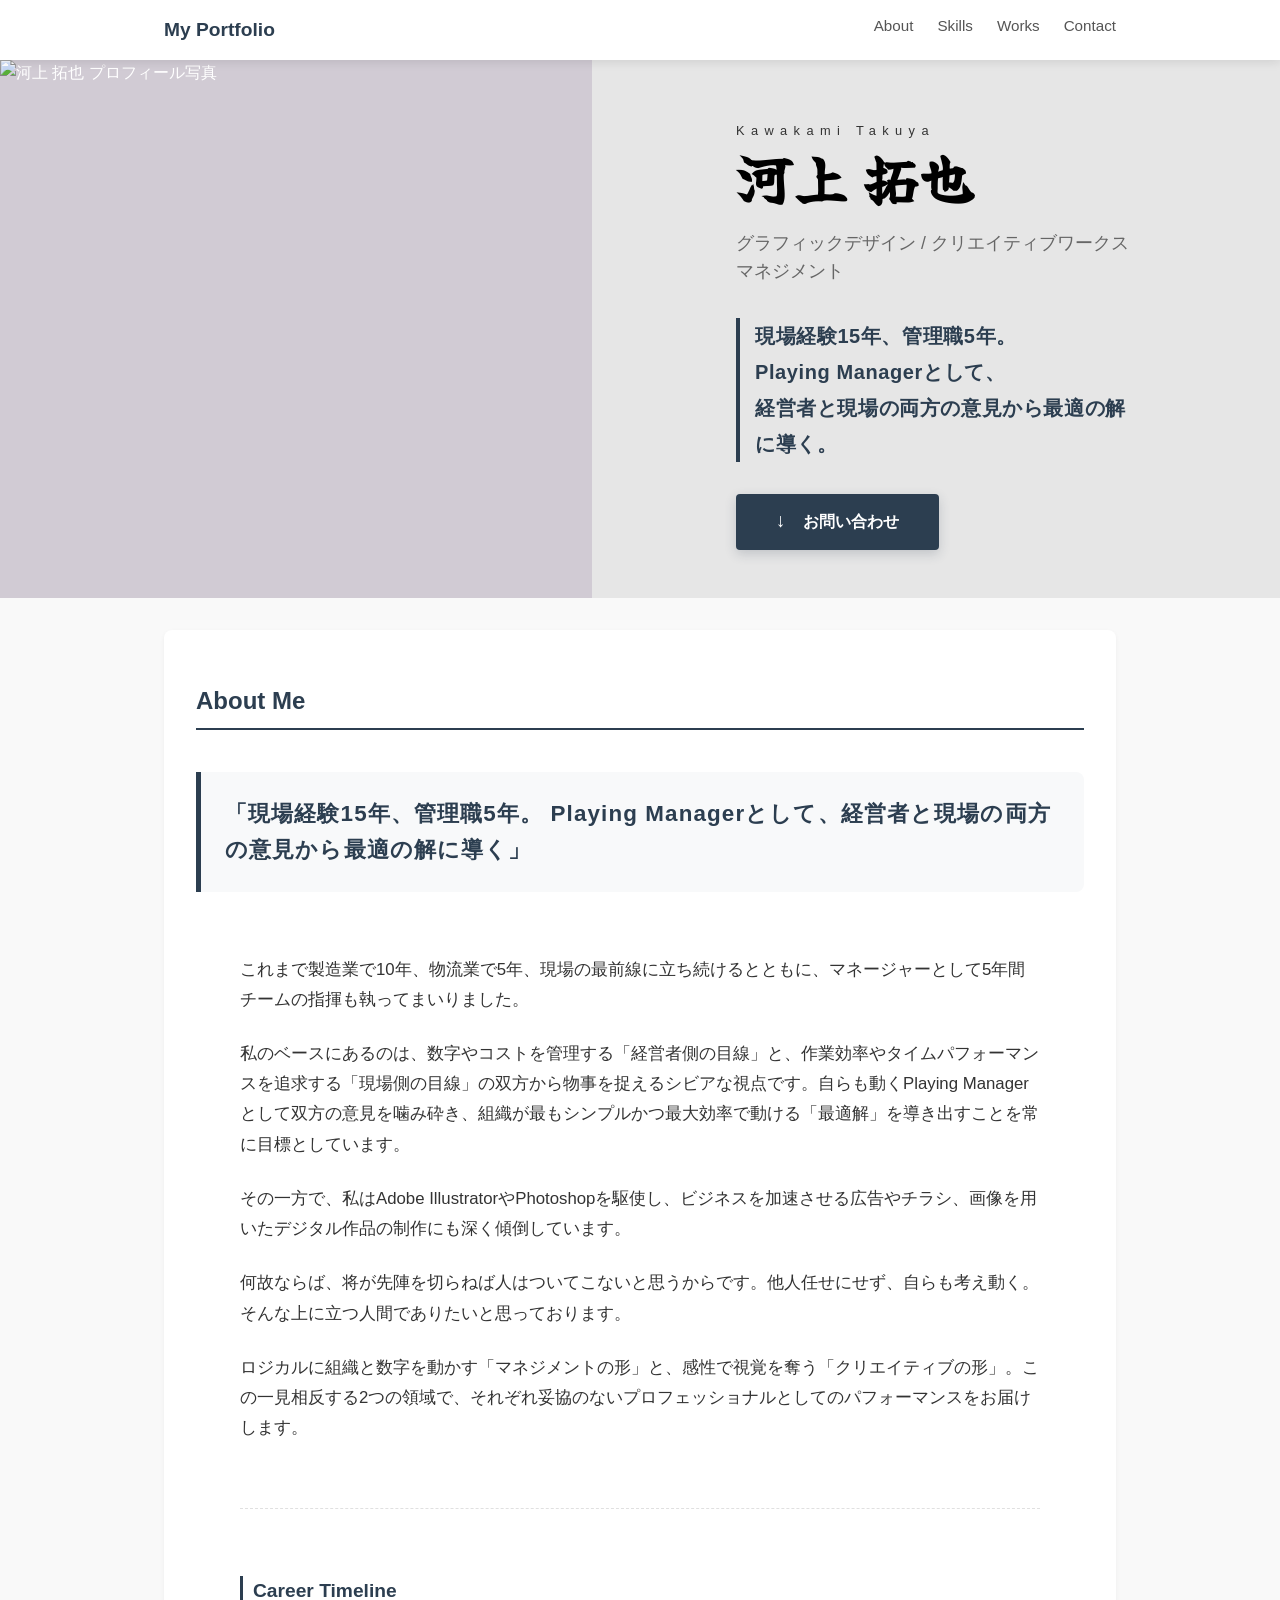
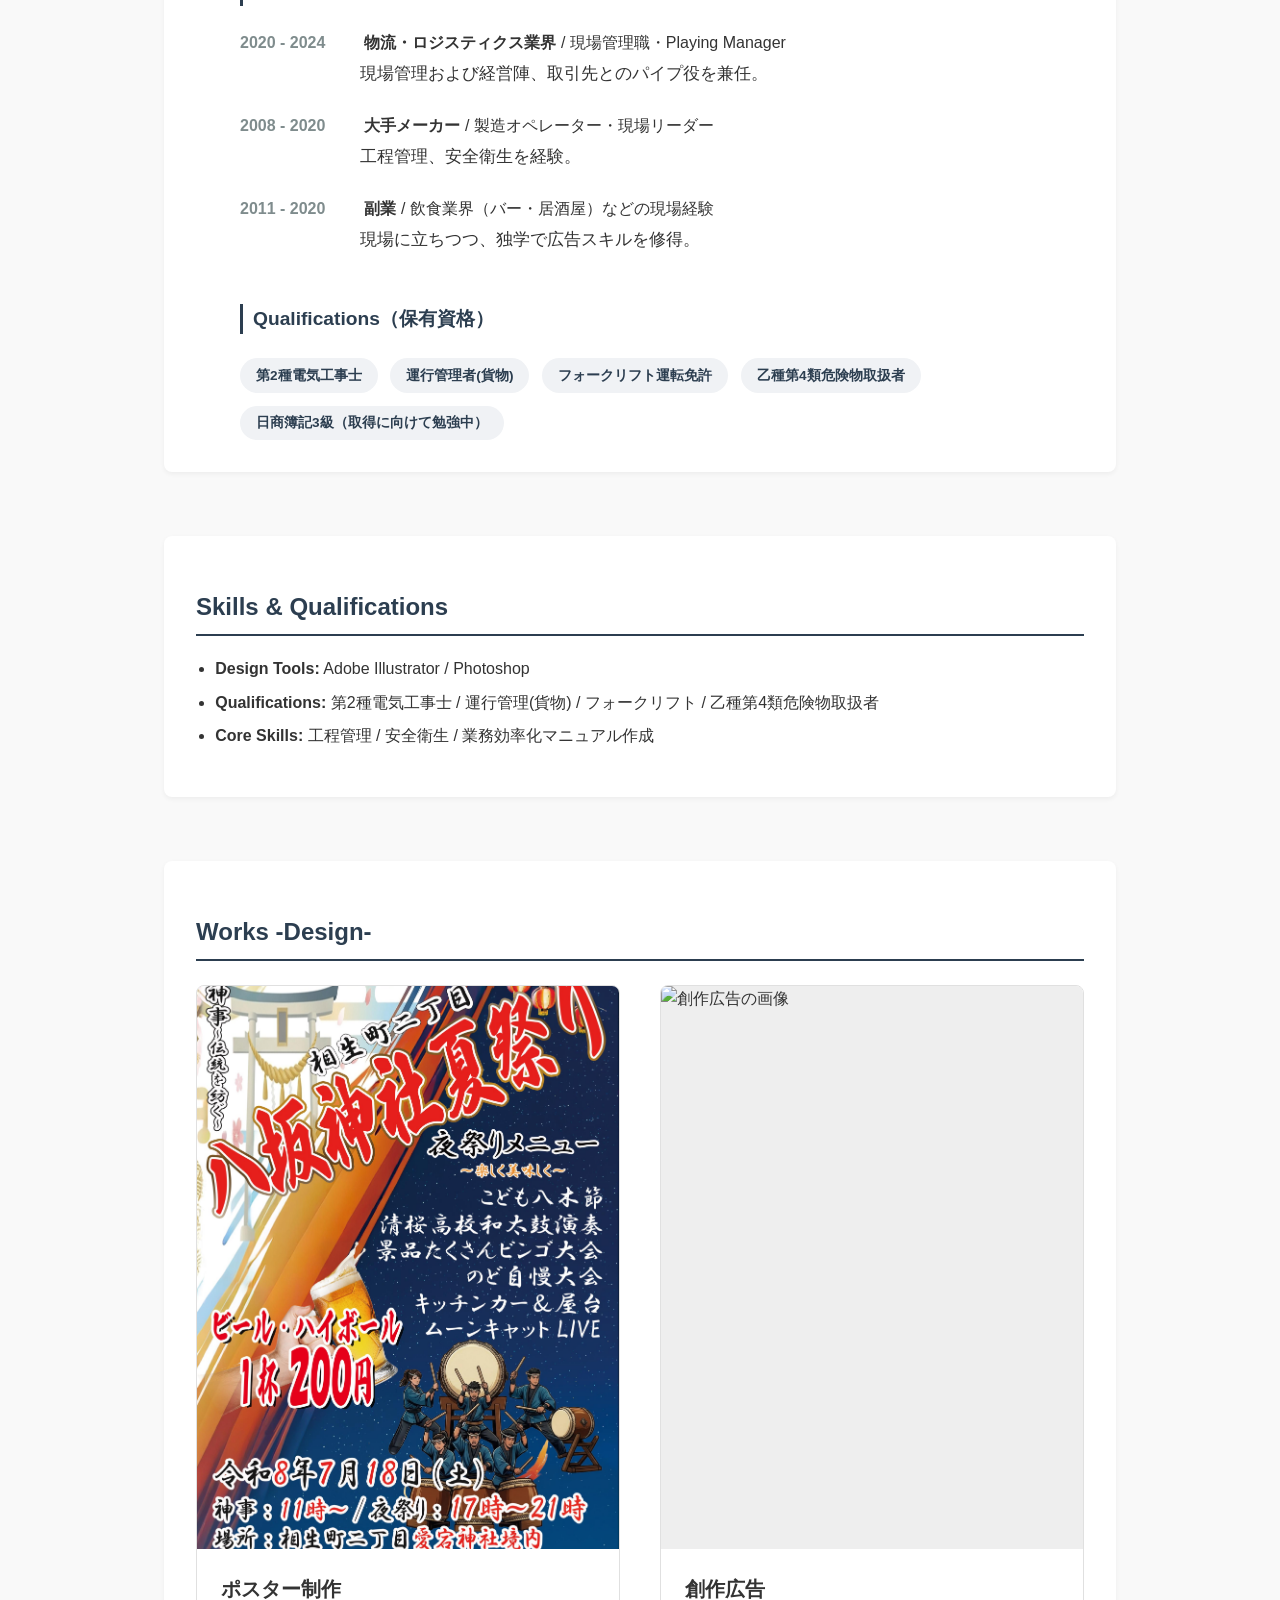
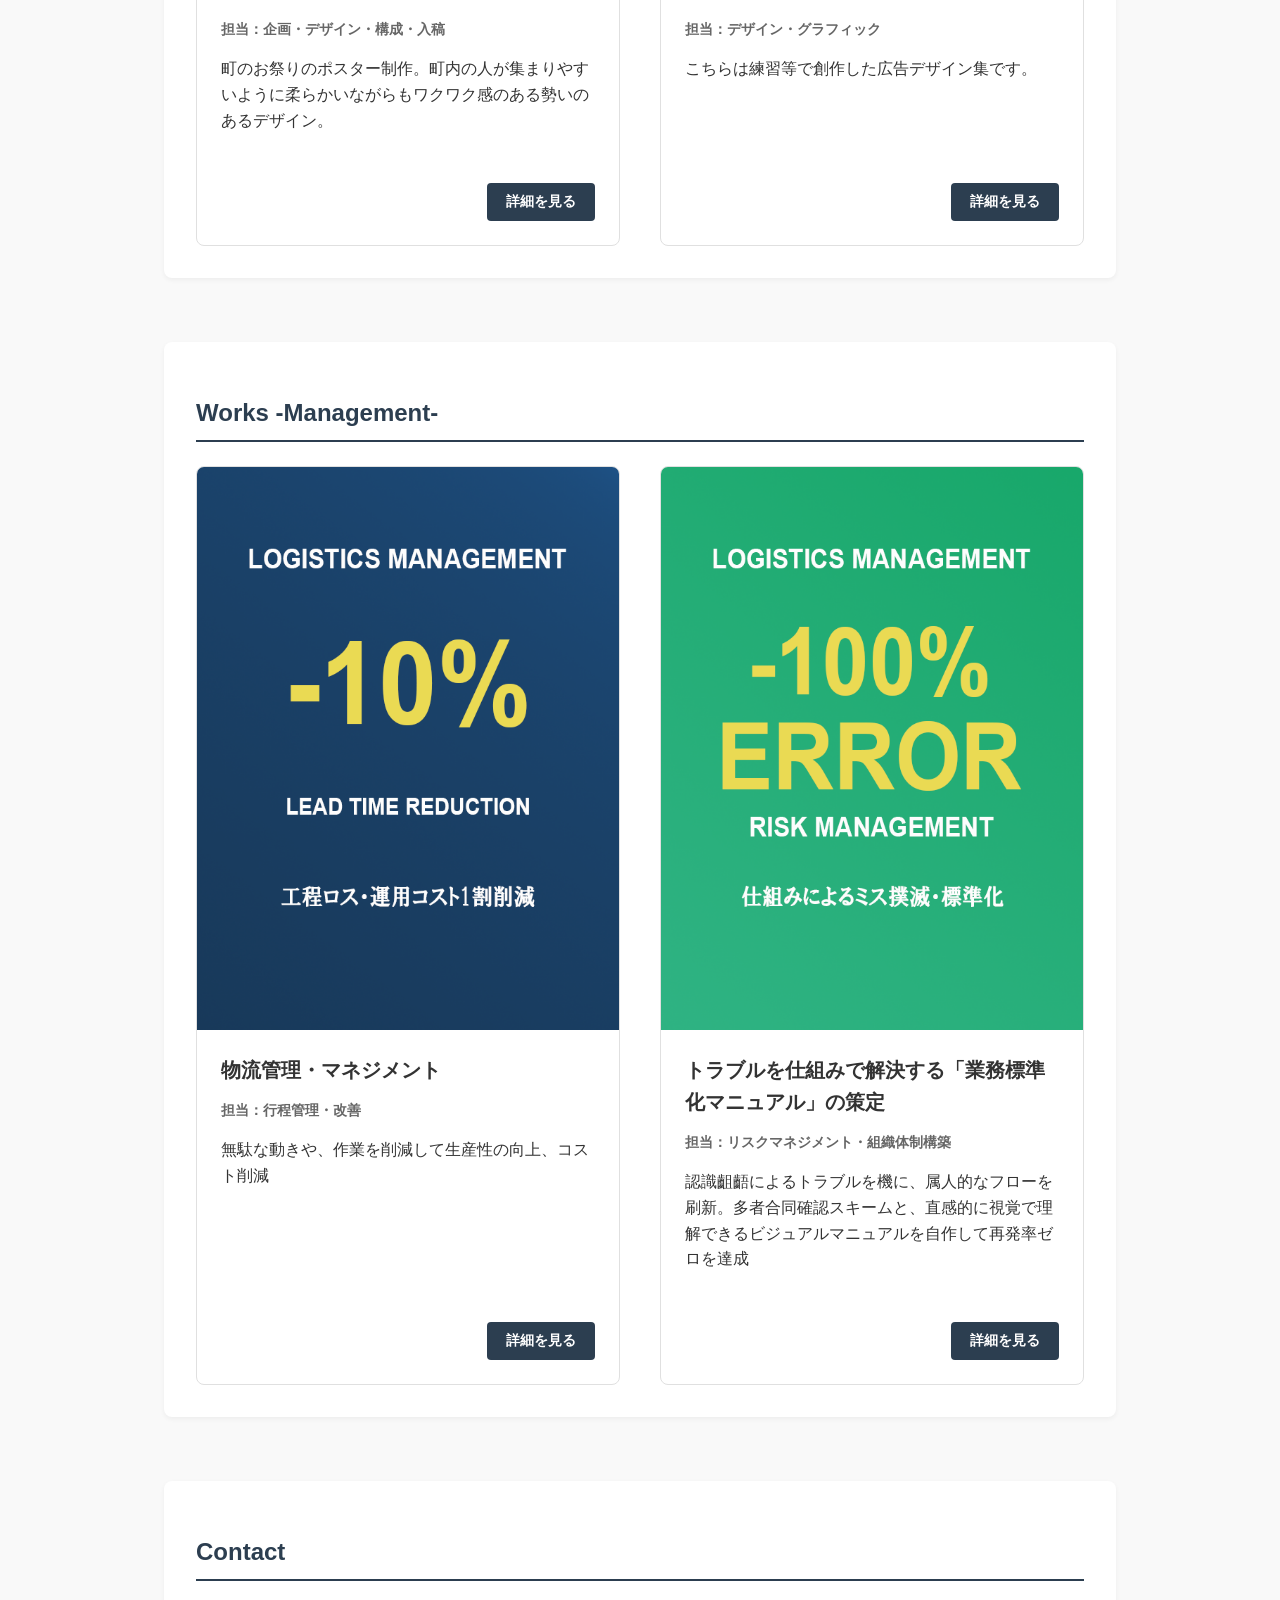
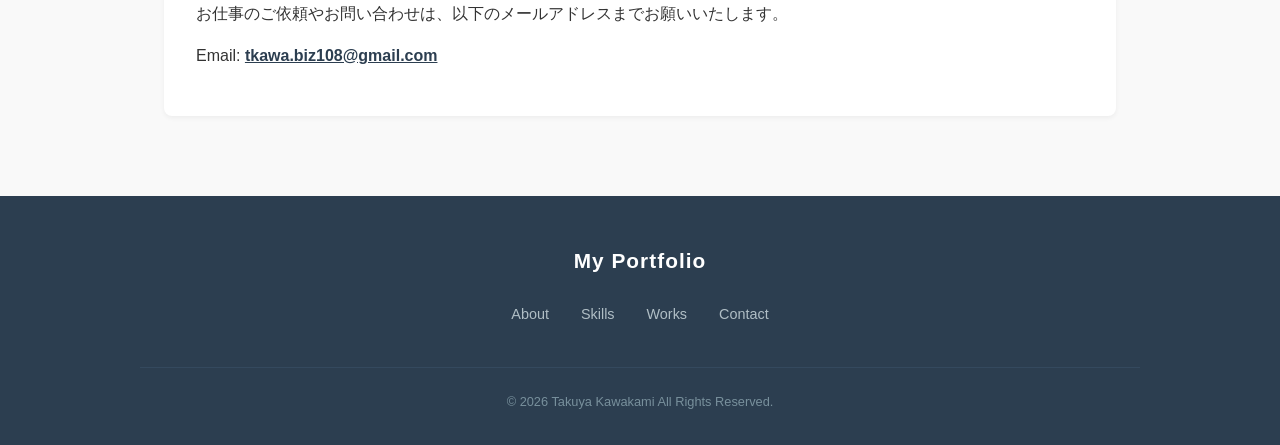
==== commit 036dac17: "Add files via upload" ====
--- a/index.html
+++ b/index.html
@@ -185,7 +185,7 @@
         <section id="contact">
             <h2>Contact</h2>
             <p>お仕事のご依頼やお問い合わせは、以下のメールアドレスまでお願いいたします。</p>
-            <p>Email: <a href="mailto:your-email@example.com" class="email-link">your-email@example.com</a></p>
+            <p>Email: <a href="mailto:tkawa.biz108@gmail.com" class="email-link">tkawa.biz108@gmail.com</a></p>
         </section>
 
     </div><footer>
